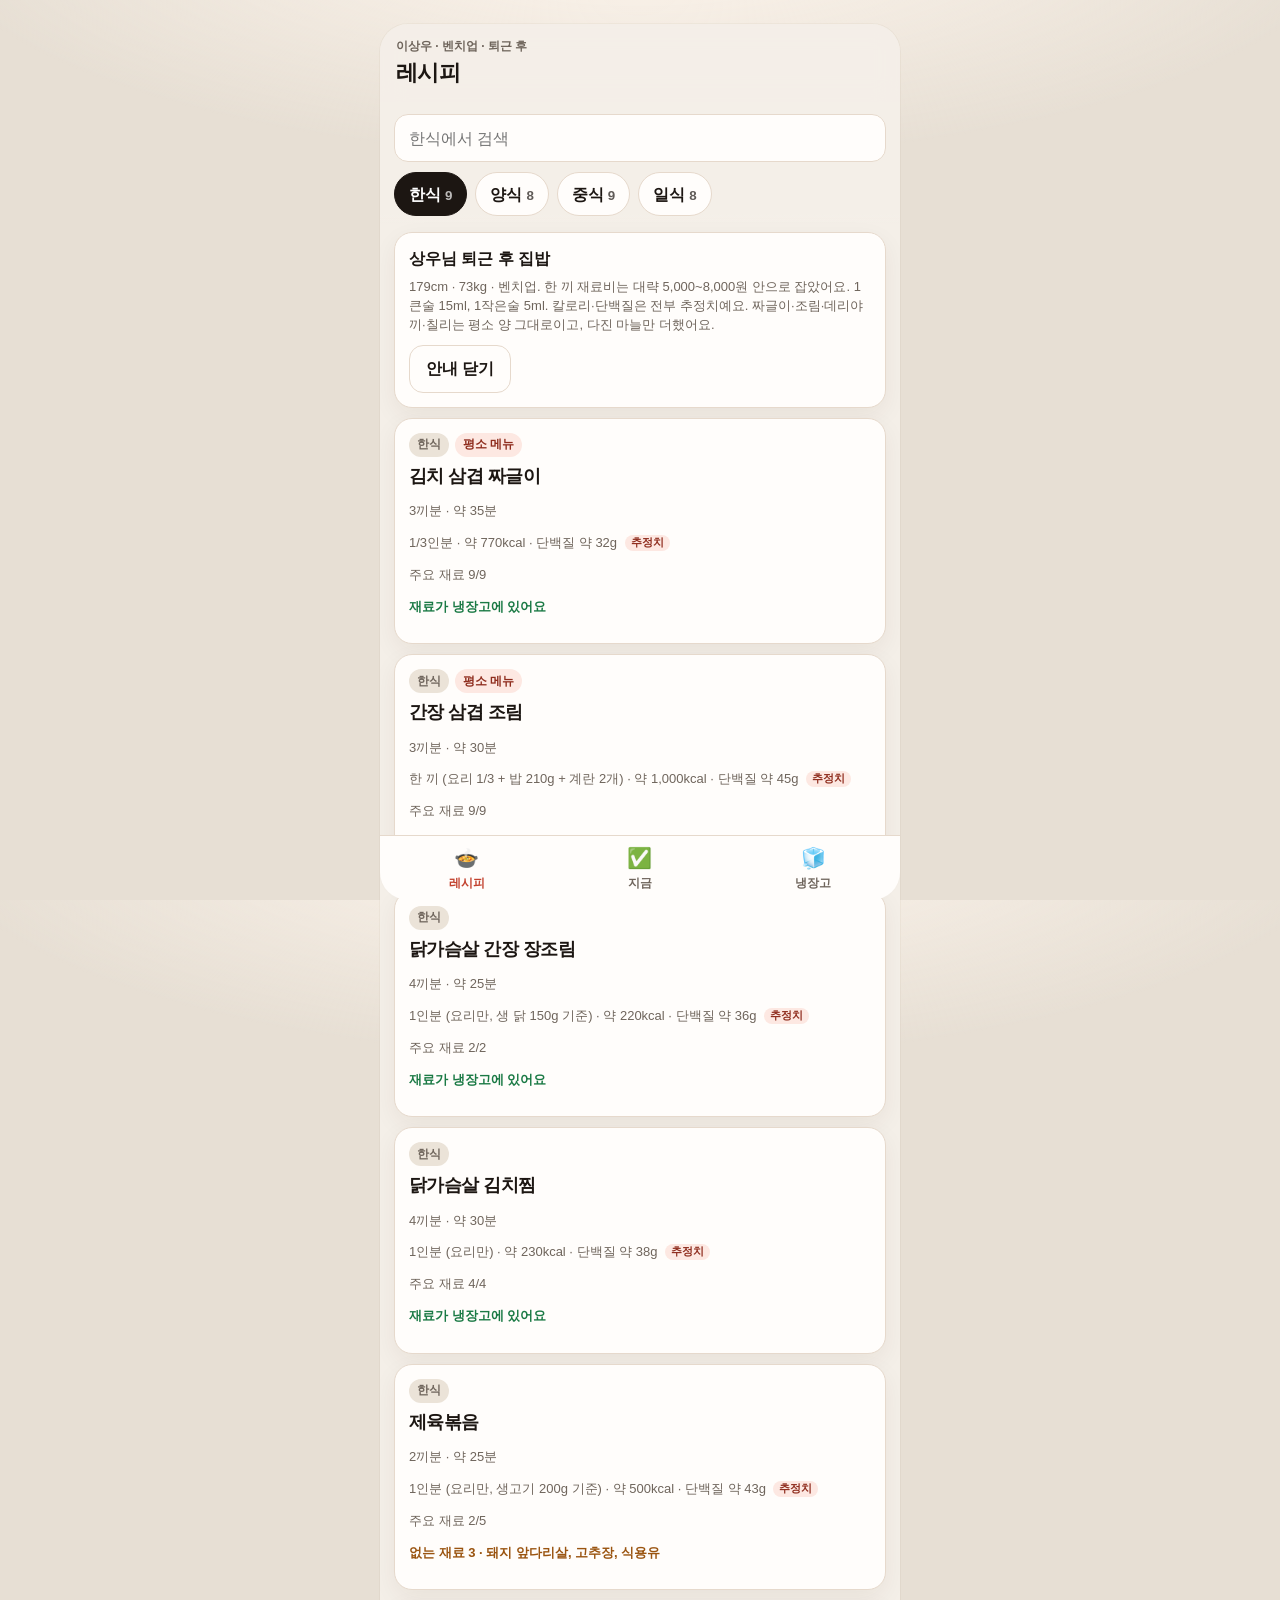
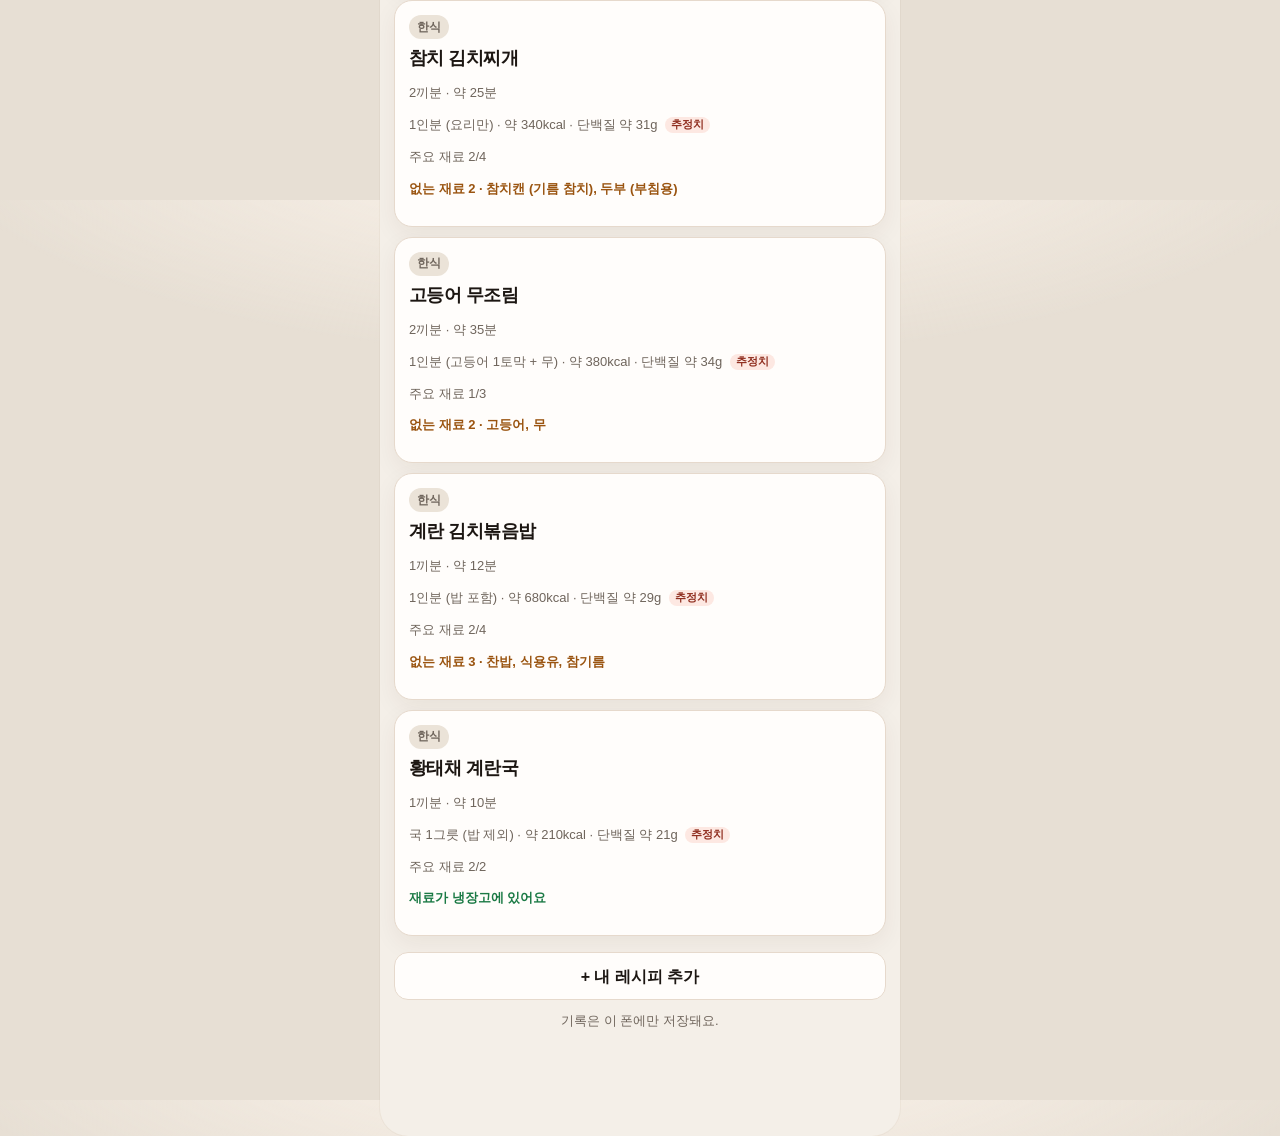
==== recipes/index.html @ 2be38471 "Add a Korean home-cooking app under recipes/ GitHub Pages already publishes the main branch root, so" ====
<!doctype html>
<html lang="ko">
<head>
<meta charset="utf-8">
<meta name="viewport" content="width=device-width, initial-scale=1, viewport-fit=cover">
<meta name="theme-color" content="#f4efe8">
<meta name="description" content="이상우의 퇴근 후 집밥. 한식·양식·중식·일식 레시피와 냉장고 재료.">
<meta name="apple-mobile-web-app-capable" content="yes">
<meta name="mobile-web-app-capable" content="yes">
<meta name="apple-mobile-web-app-status-bar-style" content="default">
<meta name="apple-mobile-web-app-title" content="집밥">
<title>상우 집밥</title>
<link rel="icon" href="icons/icon-192.png">
<link rel="apple-touch-icon" href="icons/icon-192.png">
<link rel="manifest" href="manifest.json">
<link rel="stylesheet" href="css/app.css">
</head>
<body>
<div class="app">
  <header class="top">
    <button id="back" class="back" type="button" hidden aria-label="뒤로">‹</button>
    <div>
      <p class="eyebrow">이상우 · 벤치업 · 퇴근 후</p>
      <h1 id="title">레시피</h1>
    </div>
  </header>
  <main id="view"></main>
  <nav class="nav" aria-label="메뉴">
    <button type="button" data-tab="list" data-hash="#/" class="on"><span class="ti">🍲</span><span>레시피</span></button>
    <button type="button" data-tab="now" data-hash="#/now"><span class="ti">✅</span><span>지금</span></button>
    <button type="button" data-tab="fridge" data-hash="#/fridge"><span class="ti">🧊</span><span>냉장고</span></button>
  </nav>
  <div id="toast" class="toast" hidden></div>
</div>
<script src="js/recipes.js"></script>
<script src="js/app.js"></script>
</body>
</html>
---- recipes/css/app.css ----
:root {
  --bg: #f4efe8;
  --bg-2: #ebe3d8;
  --card: #fffdfb;
  --ink: #1c1612;
  --muted: #6f655c;
  --line: #e6d9cc;
  --accent: #c2412d;
  --accent-2: #8f2d1e;
  --accent-soft: #fde8e2;
  --good: #1b7a45;
  --good-soft: #e5f6ec;
  --miss: #9a5410;
  --miss-soft: #fff1dc;
  --info: #245c78;
  --info-soft: #e7f2f8;
  --shadow: 0 8px 24px rgba(70, 42, 24, 0.06);
  --nav: 64px;
  --r: 18px;
  color-scheme: light;
}
* { box-sizing: border-box; -webkit-tap-highlight-color: transparent; }
html, body { height: 100%; }
body {
  margin: 0;
  background:
    radial-gradient(1200px 400px at 50% -80px, #fff7ef 0%, transparent 60%),
    #e7dfd4;
  color: var(--ink);
  font-family: "Apple SD Gothic Neo", "Pretendard", "Noto Sans KR", "Malgun Gothic", sans-serif;
  font-size: 16px;
  line-height: 1.45;
}
button, input, select, textarea { font: inherit; color: inherit; }
button { cursor: pointer; }
.app {
  width: min(520px, 100%);
  min-height: 100dvh;
  margin: 0 auto;
  background: var(--bg);
  display: flex;
  flex-direction: column;
  position: relative;
  box-shadow: 0 0 0 1px rgba(80, 50, 20, 0.04);
}
.top {
  position: sticky;
  top: 0;
  z-index: 20;
  display: flex;
  gap: 8px;
  align-items: flex-end;
  padding: calc(env(safe-area-inset-top, 0px) + 14px) 16px 12px;
  background: rgba(244, 239, 232, 0.94);
  backdrop-filter: blur(12px);
  border-bottom: 1px solid transparent;
}
.top h1 { margin: 0; font-size: 22px; letter-spacing: -0.03em; }
.eyebrow { margin: 0 0 2px; color: var(--muted); font-size: 12px; font-weight: 700; }
.back {
  width: 44px;
  height: 44px;
  margin: 0 0 -4px -6px;
  border: 0;
  border-radius: 12px;
  background: transparent;
  font-size: 28px;
  line-height: 1;
}
#view {
  flex: 1;
  padding: 12px 14px calc(var(--nav) + env(safe-area-inset-bottom, 0px) + 28px);
}
.nav {
  position: fixed;
  left: 50%;
  transform: translateX(-50%);
  width: min(520px, 100%);
  bottom: 0;
  z-index: 30;
  display: flex;
  background: #fffdfb;
  border-top: 1px solid var(--line);
  padding-bottom: env(safe-area-inset-bottom, 0px);
}
.nav button {
  flex: 1;
  min-height: var(--nav);
  border: 0;
  background: transparent;
  color: var(--muted);
  display: flex;
  flex-direction: column;
  align-items: center;
  justify-content: center;
  gap: 2px;
  font-size: 12px;
  font-weight: 700;
}
.nav button .ti { font-size: 20px; }
.nav button.on { color: var(--accent); }
.search, .field input, .field select, .field textarea, .inline input, .inline select {
  width: 100%;
  min-height: 48px;
  border-radius: 14px;
  border: 1px solid var(--line);
  background: var(--card);
  padding: 0 14px;
  font-size: 16px;
}
.field textarea { min-height: 88px; padding: 12px 14px; resize: vertical; }
.search { margin-bottom: 10px; }
.tabs {
  display: flex;
  gap: 8px;
  overflow-x: auto;
  padding-bottom: 8px;
  margin: 0 -14px 8px;
  padding-left: 14px;
  padding-right: 14px;
  scrollbar-width: none;
  position: sticky;
  top: 72px;
  z-index: 15;
  background: linear-gradient(var(--bg), var(--bg) 80%, transparent);
}
.tabs::-webkit-scrollbar { display: none; }
.tab {
  flex: none;
  min-height: 44px;
  padding: 0 14px;
  border-radius: 999px;
  border: 1px solid var(--line);
  background: var(--card);
  font-weight: 700;
}
.tab.on { background: var(--ink); color: #fff; border-color: var(--ink); }
.tab small { font-weight: 700; opacity: 0.7; margin-left: 4px; }
.card {
  background: var(--card);
  border: 1px solid var(--line);
  border-radius: var(--r);
  padding: 14px;
  margin-bottom: 10px;
  box-shadow: var(--shadow);
}
.recipe {
  width: 100%;
  text-align: left;
  display: block;
}
.recipe:active { transform: scale(0.995); }
.kicker {
  display: flex;
  gap: 6px;
  flex-wrap: wrap;
  margin-bottom: 6px;
}
.chip {
  display: inline-flex;
  align-items: center;
  min-height: 24px;
  padding: 0 8px;
  border-radius: 999px;
  background: var(--bg-2);
  color: var(--muted);
  font-size: 12px;
  font-weight: 800;
}
.chip.own { background: var(--accent-soft); color: var(--accent-2); }
.chip.good { background: var(--good-soft); color: var(--good); }
.chip.miss { background: var(--miss-soft); color: var(--miss); }
.chip.info { background: var(--info-soft); color: var(--info); }
.recipe h2, .page-h { margin: 0 0 4px; font-size: 18px; letter-spacing: -0.03em; }
.meta { color: var(--muted); font-size: 13px; }
.macros {
  display: flex;
  gap: 8px;
  margin-top: 10px;
}
.macro {
  flex: 1;
  background: #faf6f1;
  border-radius: 12px;
  padding: 8px 10px;
}
.macro b { display: block; font-size: 16px; letter-spacing: -0.03em; }
.macro span { color: var(--muted); font-size: 12px; font-weight: 700; }
.est {
  display: inline-block;
  margin-left: 4px;
  padding: 0 6px;
  border-radius: 999px;
  background: var(--accent-soft);
  color: var(--accent-2);
  font-size: 11px;
  font-style: normal;
  font-weight: 800;
  white-space: nowrap;
  vertical-align: 1px;
}
.miss-line { margin-top: 8px; font-size: 13px; color: var(--miss); font-weight: 700; }
.section { margin: 16px 0 8px; font-size: 15px; }
.ing {
  display: flex;
  gap: 10px;
  align-items: flex-start;
  padding: 10px 0;
  border-bottom: 1px solid var(--line);
}
.ing:last-child { border-bottom: 0; }
.dot {
  width: 10px;
  height: 10px;
  border-radius: 50%;
  margin-top: 7px;
  flex: none;
  background: var(--muted);
}
.dot.have { background: var(--good); }
.dot.lack { background: var(--miss); }
.dot.opt { background: var(--info); }
.ing .nm { font-weight: 800; }
.ing .amt { color: var(--ink); }
.ing .sub { color: var(--muted); font-size: 13px; }
.step {
  display: grid;
  grid-template-columns: 32px 1fr;
  gap: 8px;
  margin-bottom: 12px;
}
.num {
  width: 32px;
  height: 32px;
  border-radius: 10px;
  background: var(--ink);
  color: white;
  display: flex;
  align-items: center;
  justify-content: center;
  font-weight: 800;
}
.pills { display: flex; gap: 6px; flex-wrap: wrap; margin-bottom: 4px; }
.pill {
  min-height: 28px;
  padding: 4px 8px;
  border-radius: 8px;
  background: var(--accent-soft);
  color: var(--accent-2);
  font-size: 13px;
  font-weight: 800;
}
.pill.time { background: var(--info-soft); color: var(--info); }
.btn, .ghost, .danger {
  min-height: 48px;
  padding: 0 16px;
  border-radius: 14px;
  border: 1px solid var(--line);
  background: var(--card);
  font-weight: 800;
}
.btn.primary { background: var(--accent); color: white; border-color: transparent; }
.btn.block, .danger.block { width: 100%; }
.row { display: flex; gap: 8px; }
.row > * { flex: 1; }
.danger { color: var(--accent-2); background: var(--accent-soft); border-color: transparent; }
.note, .tip {
  font-size: 13px;
  color: var(--muted);
}
.tip {
  background: #fff8e8;
  border: 1px solid #f0e0b8;
  border-radius: 14px;
  padding: 10px 12px;
  color: #6a5010;
}
.store { display: grid; gap: 8px; }
.store div { background: #faf6f1; border-radius: 12px; padding: 10px 12px; }
.store b { display: block; font-size: 12px; color: var(--muted); }
.group-h {
  margin: 18px 0 8px;
  font-size: 13px;
  color: var(--muted);
  font-weight: 800;
}
.fr-item {
  width: 100%;
  text-align: left;
  display: flex;
  justify-content: space-between;
  gap: 8px;
  align-items: center;
  min-height: 56px;
}
.fr-item .qty { color: var(--muted); font-weight: 700; }
.sheet {
  position: fixed;
  inset: 0;
  z-index: 40;
  background: rgba(28, 22, 18, 0.45);
  display: flex;
  align-items: flex-end;
  justify-content: center;
}
.sheet .panel {
  width: min(520px, 100%);
  background: var(--bg);
  border-radius: 20px 20px 0 0;
  padding: 16px 14px calc(16px + env(safe-area-inset-bottom, 0px));
  max-height: 88dvh;
  overflow: auto;
}
.toast {
  position: fixed;
  left: 50%;
  bottom: calc(var(--nav) + env(safe-area-inset-bottom, 0px) + 12px);
  transform: translateX(-50%);
  background: var(--ink);
  color: white;
  padding: 12px 16px;
  border-radius: 999px;
  z-index: 50;
  font-weight: 700;
  max-width: calc(100% - 32px);
}
.empty { text-align: center; color: var(--muted); padding: 28px 8px; }
.field { margin-bottom: 10px; }
.field label { display: block; font-size: 13px; font-weight: 800; color: var(--muted); margin-bottom: 4px; }
.check { display: flex; align-items: center; gap: 8px; min-height: 44px; font-weight: 700; }
.mini-row {
  border: 1px solid var(--line);
  border-radius: 14px;
  padding: 10px;
  margin-bottom: 8px;
  background: var(--card);
}
.x {
  min-height: 40px;
  border: 0;
  background: transparent;
  color: var(--accent-2);
  font-weight: 800;
}
h2.page-h { font-size: 20px; margin-bottom: 8px; }
.hidden { display: none !important; }
@media (min-width: 900px) {
  body { padding: 24px 0; }
  .app { min-height: calc(100dvh - 48px); border-radius: 28px; overflow: clip; }
  .nav { border-radius: 0 0 28px 28px; }
}
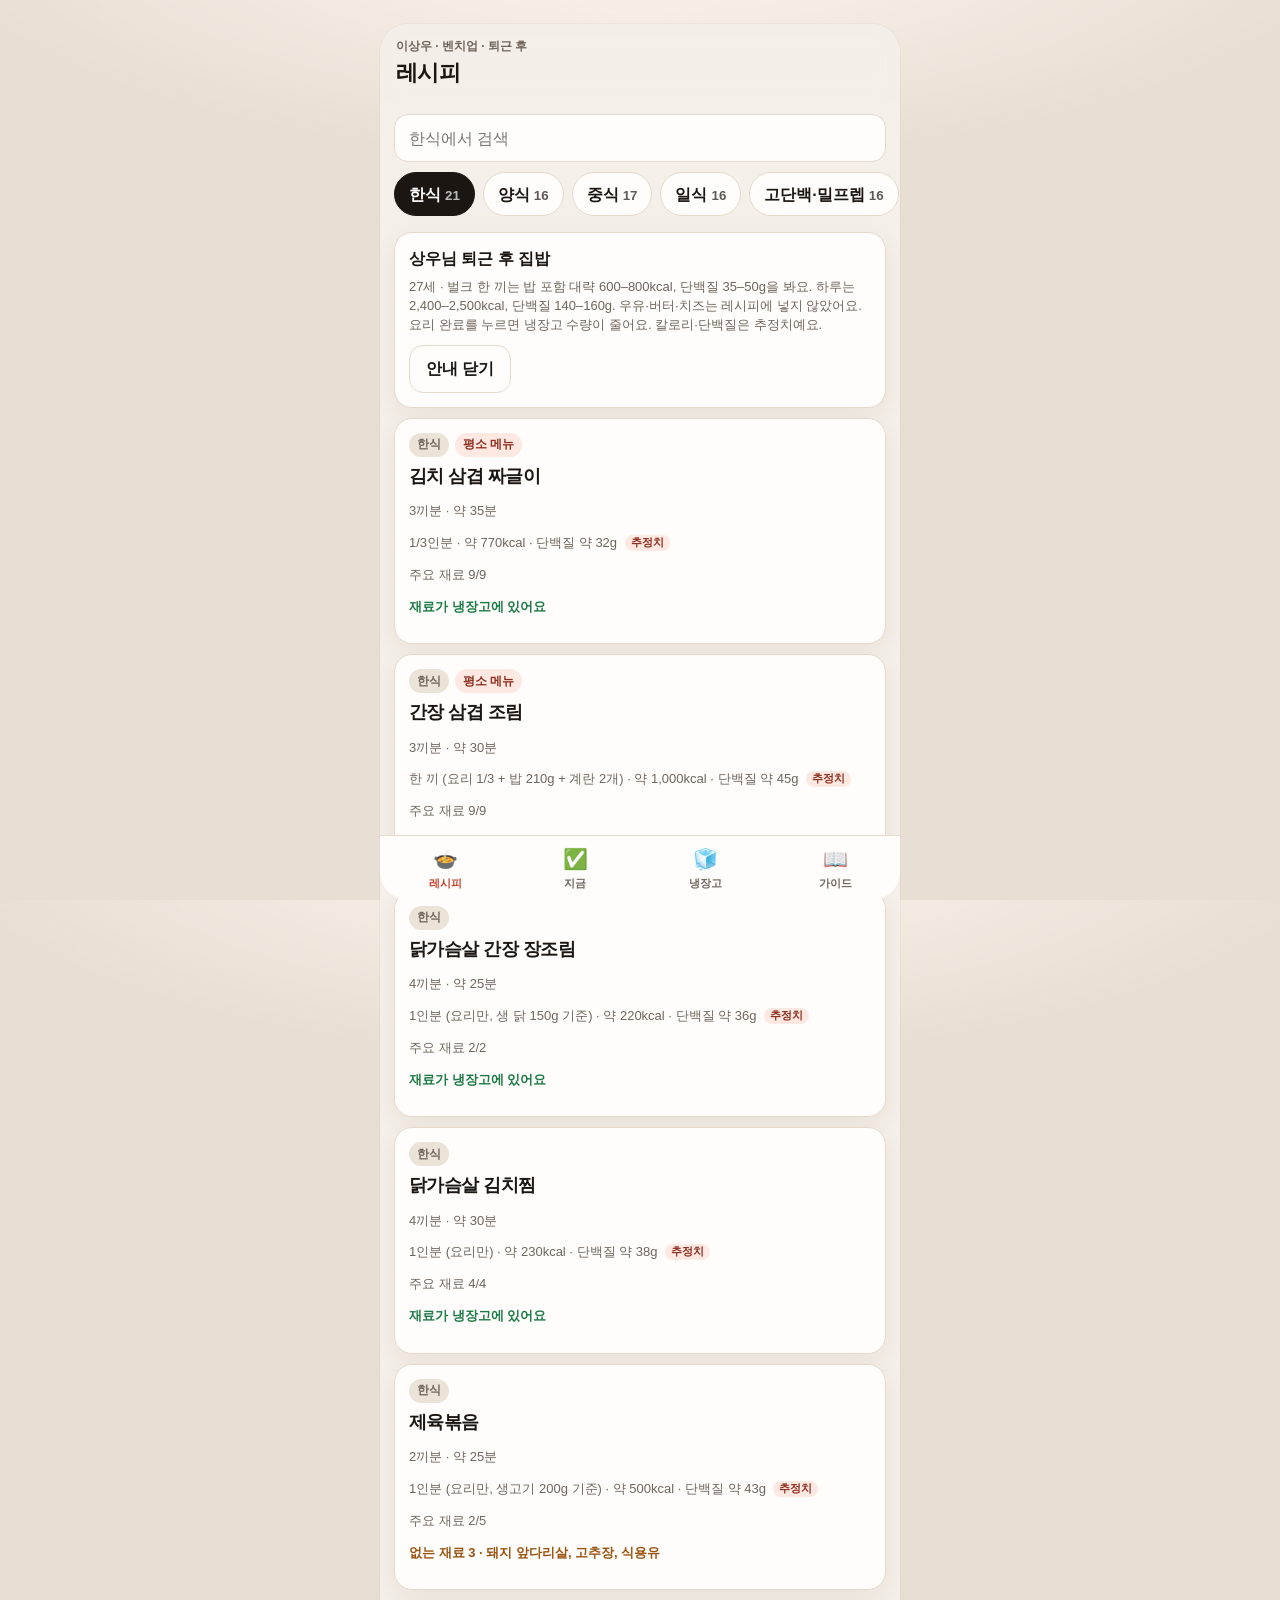
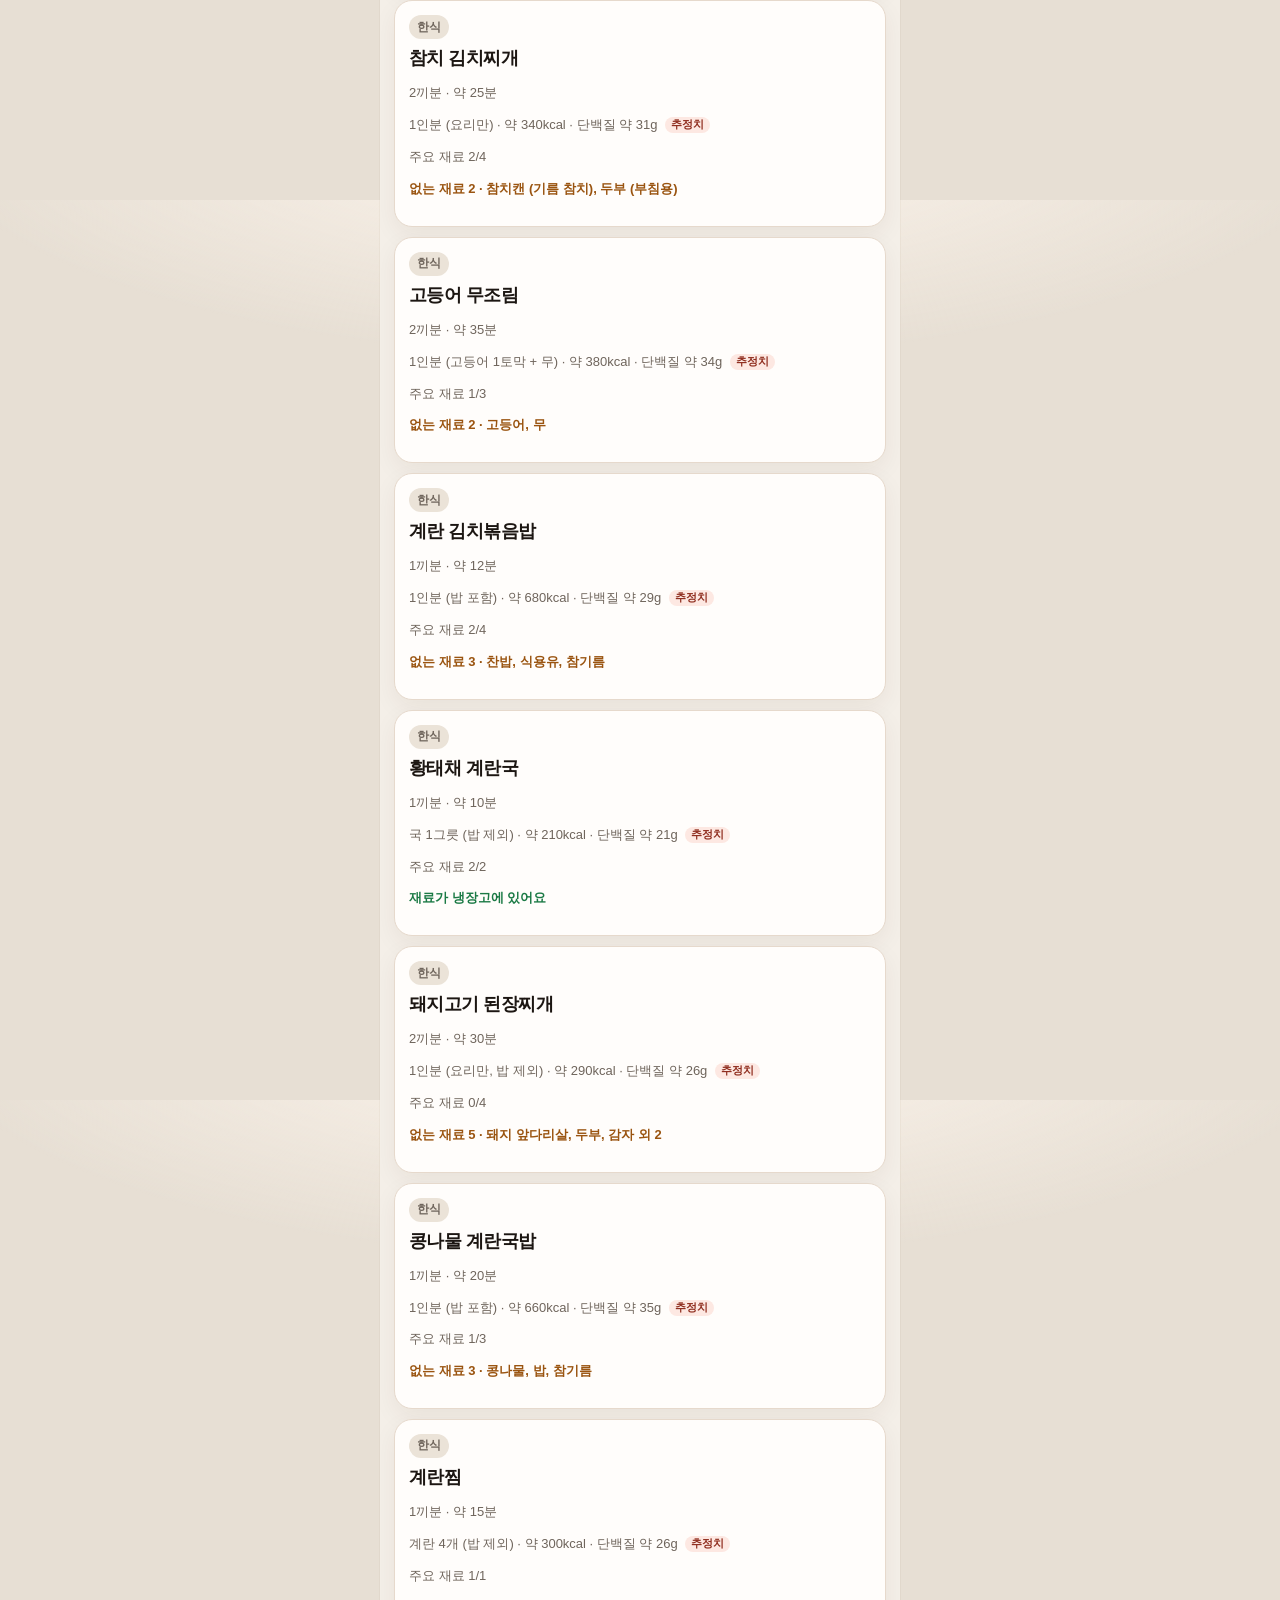
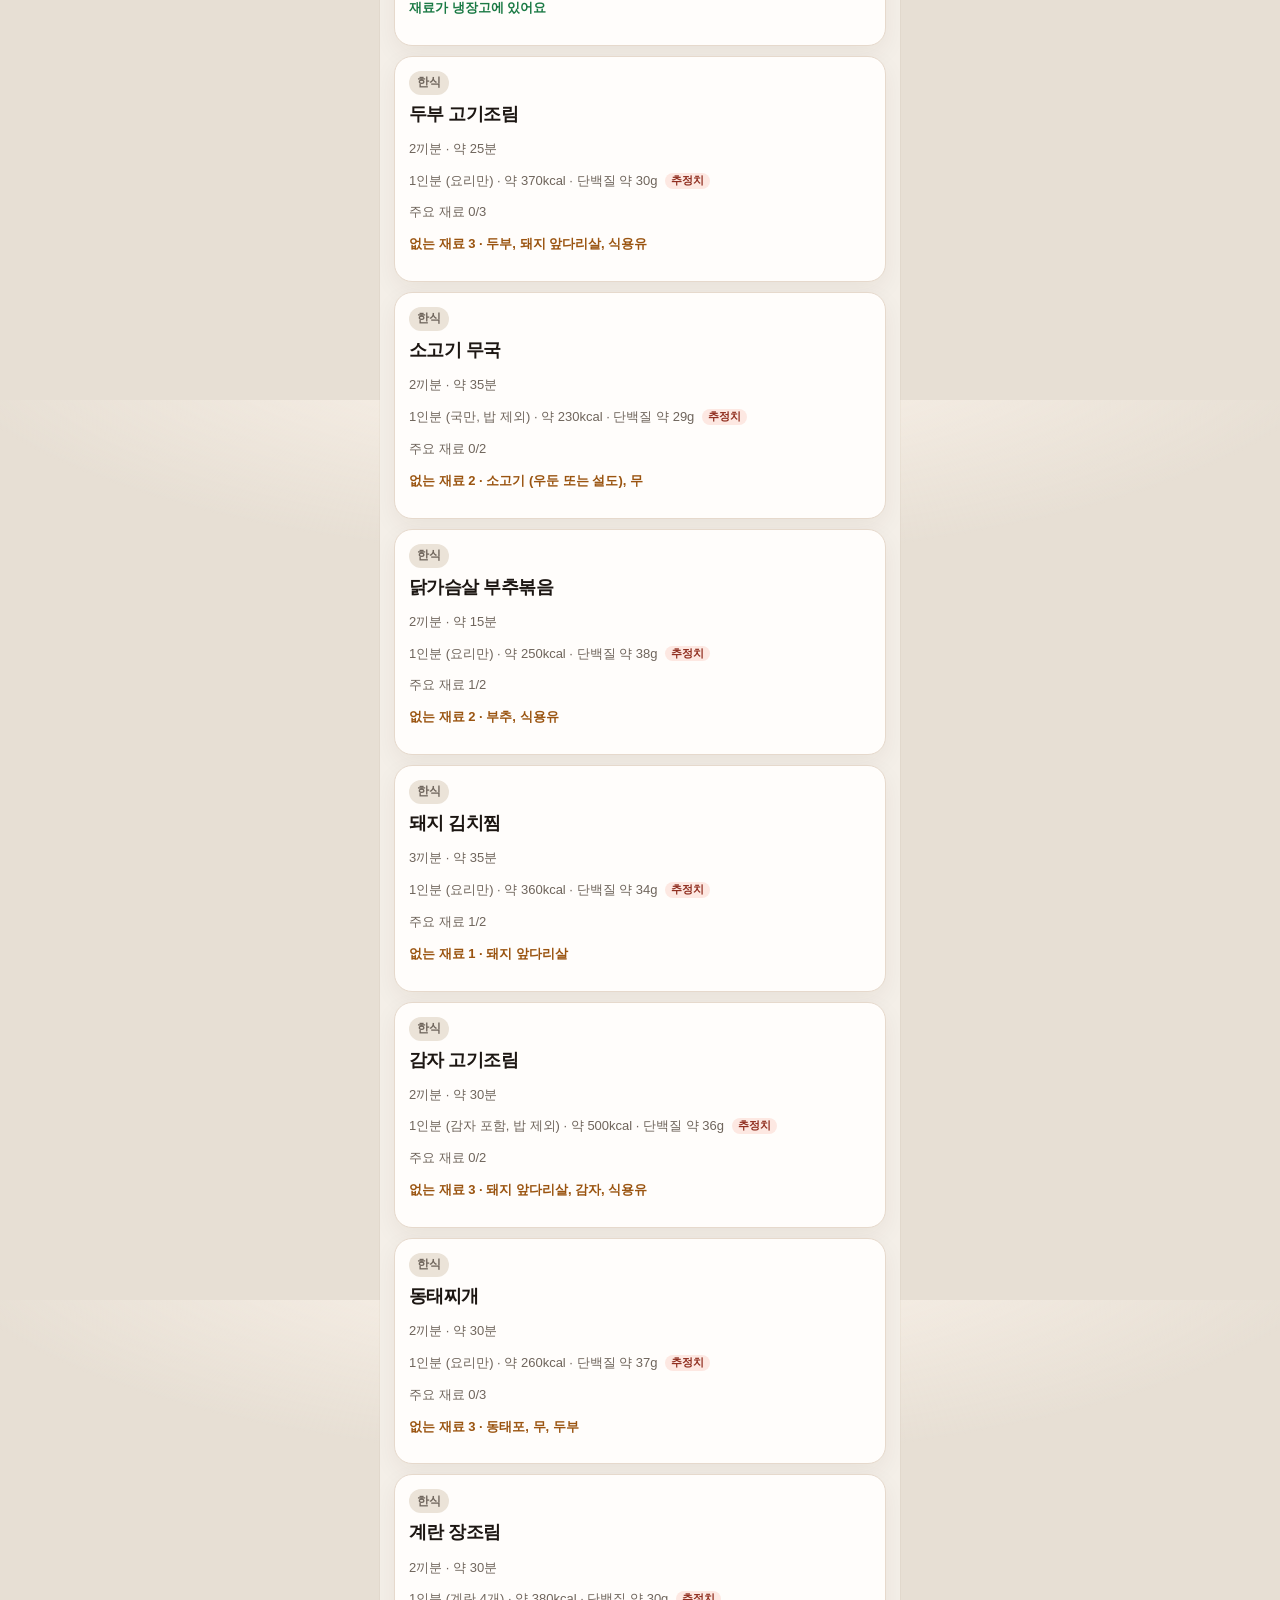
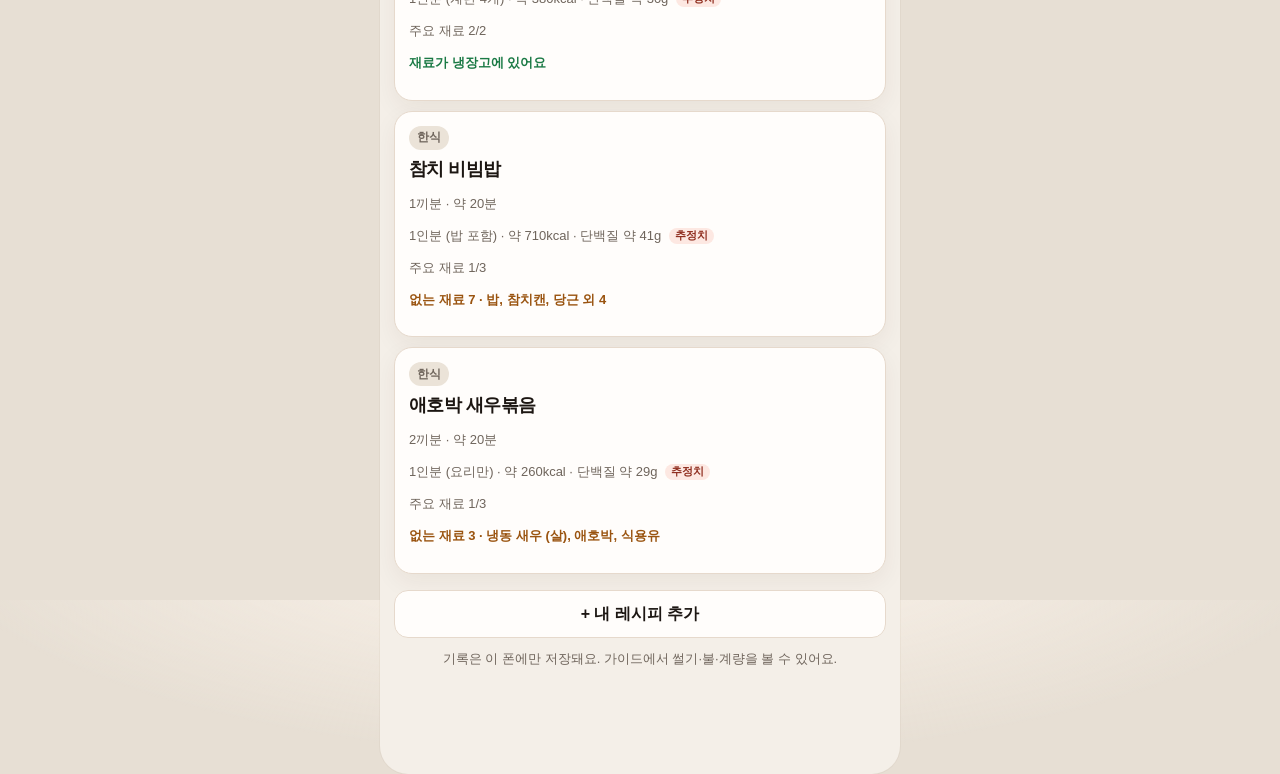
==== commit 7963056f: "Expand the recipe app with fridge quantities, 86 dishes, and cooking guides. Keep the existing 34 re" ====
--- a/recipes/index.html
+++ b/recipes/index.html
@@ -4,7 +4,7 @@
 <meta charset="utf-8">
 <meta name="viewport" content="width=device-width, initial-scale=1, viewport-fit=cover">
 <meta name="theme-color" content="#f4efe8">
-<meta name="description" content="이상우의 퇴근 후 집밥. 한식·양식·중식·일식 레시피와 냉장고 재료.">
+<meta name="description" content="이상우의 퇴근 후 집밥. 레시피, 냉장고 수량, 불 세기, 썰기, 계량.">
 <meta name="apple-mobile-web-app-capable" content="yes">
 <meta name="mobile-web-app-capable" content="yes">
 <meta name="apple-mobile-web-app-status-bar-style" content="default">
@@ -29,10 +29,15 @@
     <button type="button" data-tab="list" data-hash="#/" class="on"><span class="ti">🍲</span><span>레시피</span></button>
     <button type="button" data-tab="now" data-hash="#/now"><span class="ti">✅</span><span>지금</span></button>
     <button type="button" data-tab="fridge" data-hash="#/fridge"><span class="ti">🧊</span><span>냉장고</span></button>
+    <button type="button" data-tab="guide" data-hash="#/guide"><span class="ti">📖</span><span>가이드</span></button>
   </nav>
   <div id="toast" class="toast" hidden></div>
 </div>
+<script src="js/measure.js"></script>
 <script src="js/recipes.js"></script>
+<script src="js/more-recipes.js"></script>
+<script src="js/more-b.js"></script>
+<script src="js/more-c.js"></script>
 <script src="js/app.js"></script>
 </body>
 </html>
--- a/recipes/css/app.css
+++ b/recipes/css/app.css
@@ -94,7 +94,7 @@
   align-items: center;
   justify-content: center;
   gap: 2px;
-  font-size: 12px;
+  font-size: 11px;
   font-weight: 700;
 }
 .nav button .ti { font-size: 20px; }
@@ -311,6 +311,13 @@
   max-height: 88dvh;
   overflow: auto;
 }
+.sheet .panel.cook-panel {
+  overflow: hidden;
+  display: flex;
+  flex-direction: column;
+}
+.deduct-list { overflow: auto; min-height: 0; }
+.sheet-actions { display: flex; flex-direction: column; gap: 8px; padding-top: 8px; background: var(--bg); }
 .toast {
   position: fixed;
   left: 50%;
@@ -344,6 +351,54 @@
 }
 h2.page-h { font-size: 20px; margin-bottom: 8px; }
 .hidden { display: none !important; }
+.seg { display: flex; gap: 6px; margin: 8px 0; }
+.seg button { flex: 1; min-height: 44px; border-radius: 12px; border: 1px solid var(--line); background: var(--card); font-weight: 800; font-size: 13px; }
+.seg button.on { background: var(--ink); color: #fff; border-color: var(--ink); }
+.home { color: var(--info); font-size: 12px; font-weight: 700; margin-top: 2px; }
+.heats { display: flex; flex-wrap: wrap; gap: 6px; align-items: stretch; margin-bottom: 6px; }
+.heat {
+  display: flex; gap: 6px; align-items: center;
+  background: var(--accent-soft); color: var(--accent-2);
+  border-radius: 12px; padding: 6px 8px; max-width: 100%;
+}
+.heat b { display: block; font-size: 13px; }
+.heat small { display: block; font-size: 11px; font-weight: 700; line-height: 1.35; color: var(--ink); }
+.heat.lv1 { background: #fff4e8; }
+.heat.lv2 { background: #ffe8d2; }
+.heat.lv3 { background: #ffd7c2; }
+.heat.lv4 { background: #ffc7b0; }
+.heat.lv5 { background: #ffb5a0; }
+.heat.app { background: var(--info-soft); color: var(--info); }
+.heat .flame { width: 22px; height: 48px; flex: none; }
+.heat-arrow { align-self: center; font-weight: 800; color: var(--muted); }
+.cutfig {
+  display: flex; gap: 8px; align-items: center;
+  text-decoration: none; color: inherit;
+  background: #fffdfb; border: 1px solid var(--line); border-radius: 14px;
+  padding: 6px; margin: 6px 0;
+}
+.cutfig .cutsvg, .cutsvg { width: 160px; height: auto; flex: none; background: #fff; border-radius: 10px; }
+.cutfig span { display: flex; flex-direction: column; gap: 2px; }
+.cutfig b { font-size: 14px; }
+.cutfig small, .cutcard small { color: var(--muted); font-weight: 700; }
+.cut-strip { display: flex; gap: 8px; overflow-x: auto; padding-bottom: 6px; margin: 0 -4px 8px; }
+.cut-strip .cutfig { flex: none; width: 230px; margin: 0; }
+.cutcard { margin-bottom: 12px; }
+.cutcard .cutsvg { width: 100%; }
+.guide-link { display: block; text-decoration: none; color: inherit; }
+.heat-scene { width: 100%; height: auto; }
+.deduct { display: flex; gap: 8px; align-items: flex-start; padding: 8px 0; border-bottom: 1px solid var(--line); }
+.deduct:last-child { border-bottom: 0; }
+.deduct p { margin: 0; }
+.deduct .nm { font-weight: 800; }
+.fr-item.depleted { opacity: 0.72; }
+.fr-item.depleted .qty { color: var(--miss); }
+.toast:not([hidden]) { display: flex; gap: 10px; align-items: center; }
+.toast button { border: 0; background: #fff; color: var(--ink); border-radius: 999px; min-height: 36px; padding: 0 12px; font-weight: 800; }
+.stepper { display: flex; gap: 8px; align-items: center; }
+.stepper button { width: 48px; min-height: 48px; border-radius: 14px; border: 1px solid var(--line); background: var(--card); font-size: 22px; font-weight: 800; }
+.stepper b { flex: 1; text-align: center; }
+.finger { width: 100%; height: auto; }
 @media (min-width: 900px) {
   body { padding: 24px 0; }
   .app { min-height: calc(100dvh - 48px); border-radius: 28px; overflow: clip; }
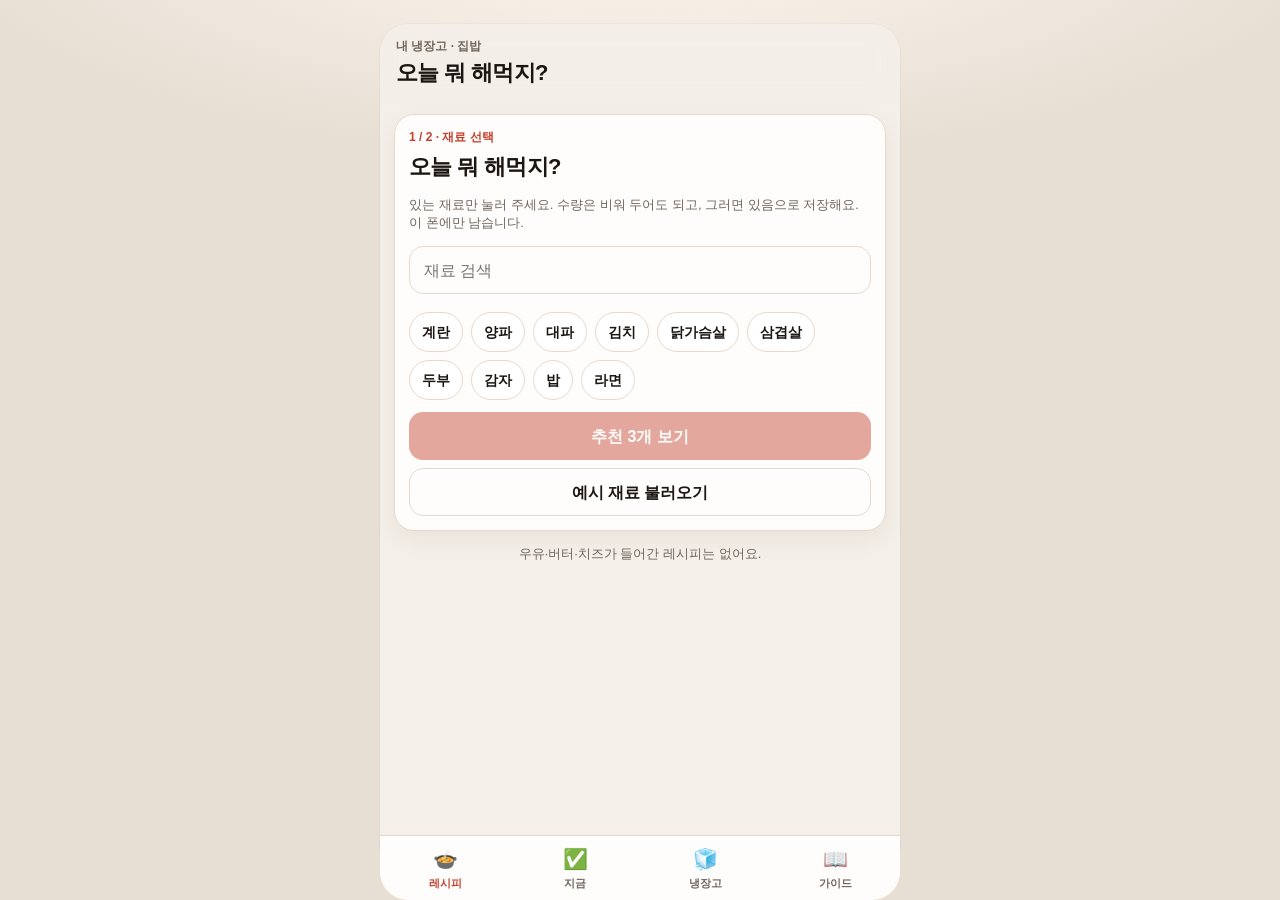
==== commit 4e051894: "Recommend three recipes from each person's own fridge. New visitors pick ingredients instead of rece" ====
--- a/recipes/index.html
+++ b/recipes/index.html
@@ -4,12 +4,12 @@
 <meta charset="utf-8">
 <meta name="viewport" content="width=device-width, initial-scale=1, viewport-fit=cover">
 <meta name="theme-color" content="#f4efe8">
-<meta name="description" content="이상우의 퇴근 후 집밥. 레시피, 냉장고 수량, 불 세기, 썰기, 계량.">
+<meta name="description" content="내 냉장고 재료로 오늘 해먹을 집밥 3개를 골라 주는 레시피.">
 <meta name="apple-mobile-web-app-capable" content="yes">
 <meta name="mobile-web-app-capable" content="yes">
 <meta name="apple-mobile-web-app-status-bar-style" content="default">
 <meta name="apple-mobile-web-app-title" content="집밥">
-<title>상우 집밥</title>
+<title>집밥</title>
 <link rel="icon" href="icons/icon-192.png">
 <link rel="apple-touch-icon" href="icons/icon-192.png">
 <link rel="manifest" href="manifest.json">
@@ -20,7 +20,7 @@
   <header class="top">
     <button id="back" class="back" type="button" hidden aria-label="뒤로">‹</button>
     <div>
-      <p class="eyebrow">이상우 · 벤치업 · 퇴근 후</p>
+      <p class="eyebrow">내 냉장고 · 집밥</p>
       <h1 id="title">레시피</h1>
     </div>
   </header>
--- a/recipes/css/app.css
+++ b/recipes/css/app.css
@@ -297,7 +297,7 @@
 .sheet {
   position: fixed;
   inset: 0;
-  z-index: 40;
+  z-index: 70;
   background: rgba(28, 22, 18, 0.45);
   display: flex;
   align-items: flex-end;
@@ -394,6 +394,56 @@
 .fr-item.depleted { opacity: 0.72; }
 .fr-item.depleted .qty { color: var(--miss); }
 .toast:not([hidden]) { display: flex; gap: 10px; align-items: center; }
+.rec-hero {
+  background: var(--card);
+  border: 1px solid var(--line);
+  border-radius: 20px;
+  padding: 14px;
+  margin-bottom: 14px;
+  box-shadow: var(--shadow);
+}
+.rec-kicker { margin: 0 0 4px; color: var(--accent); font-size: 12px; font-weight: 800; }
+.rec-title { margin: 0 0 6px; font-size: 22px; letter-spacing: -0.03em; }
+.rec-card { margin-bottom: 8px; }
+.pct { margin-left: auto; color: var(--accent-2); font-weight: 800; }
+.match-line { margin: 6px 0; font-size: 14px; font-weight: 700; }
+.filter-row { display: flex; gap: 8px; flex-wrap: wrap; margin: 8px 0 12px; }
+.qchip {
+  min-height: 40px;
+  padding: 0 12px;
+  border-radius: 999px;
+  border: 1px solid var(--line);
+  background: #fff;
+  font-weight: 800;
+  font-size: 14px;
+}
+.qchip.on { background: var(--ink); color: #fff; border-color: var(--ink); }
+.suggest-wrap { position: relative; }
+.suggest {
+  position: absolute;
+  z-index: 6;
+  left: 0;
+  right: 0;
+  top: 52px;
+  background: #fff;
+  border: 1px solid var(--line);
+  border-radius: 14px;
+  overflow: auto;
+  max-height: 240px;
+  box-shadow: var(--shadow);
+}
+.suggest button {
+  display: block;
+  width: 100%;
+  text-align: left;
+  min-height: 44px;
+  border: 0;
+  border-bottom: 1px solid var(--line);
+  background: #fff;
+  padding: 0 12px;
+  font-weight: 700;
+}
+.btn[disabled] { opacity: 0.45; }
 .toast button { border: 0; background: #fff; color: var(--ink); border-radius: 999px; min-height: 36px; padding: 0 12px; font-weight: 800; }
 .stepper { display: flex; gap: 8px; align-items: center; }
 .stepper button { width: 48px; min-height: 48px; border-radius: 14px; border: 1px solid var(--line); background: var(--card); font-size: 22px; font-weight: 800; }
